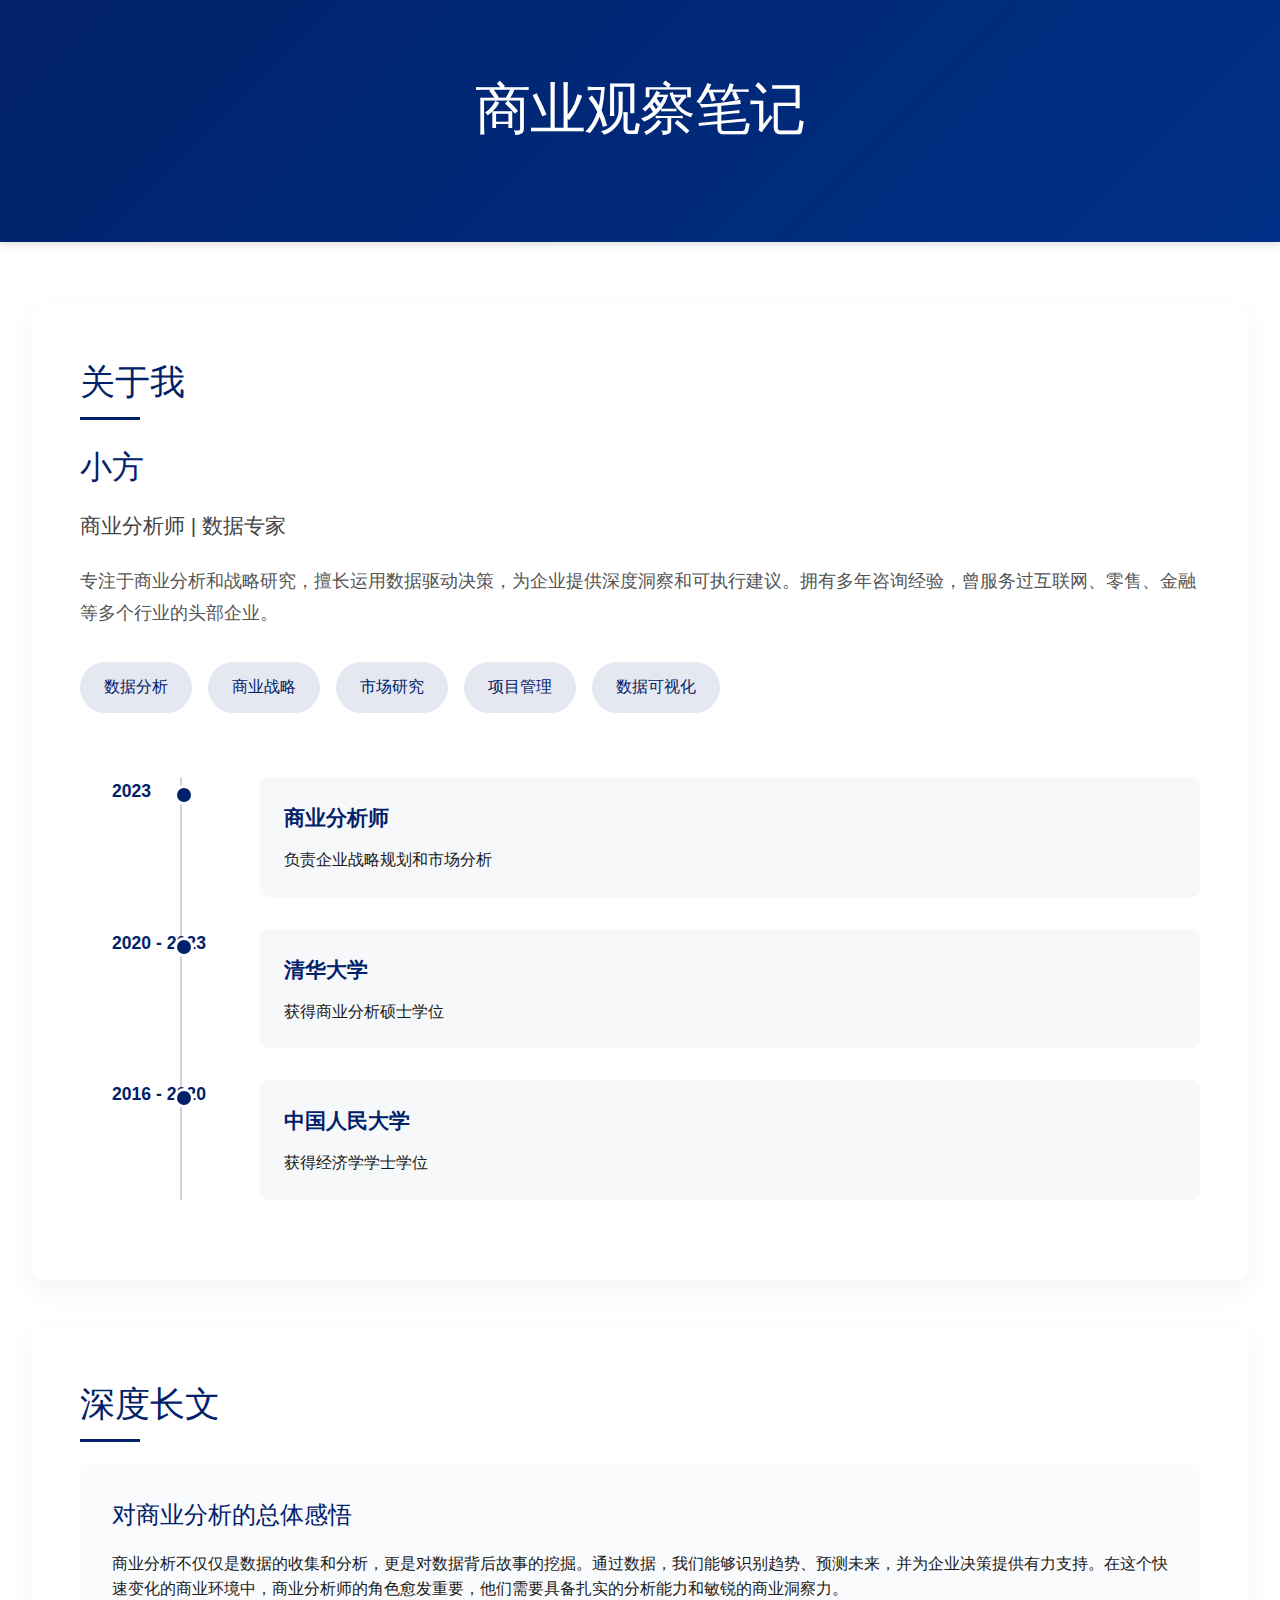
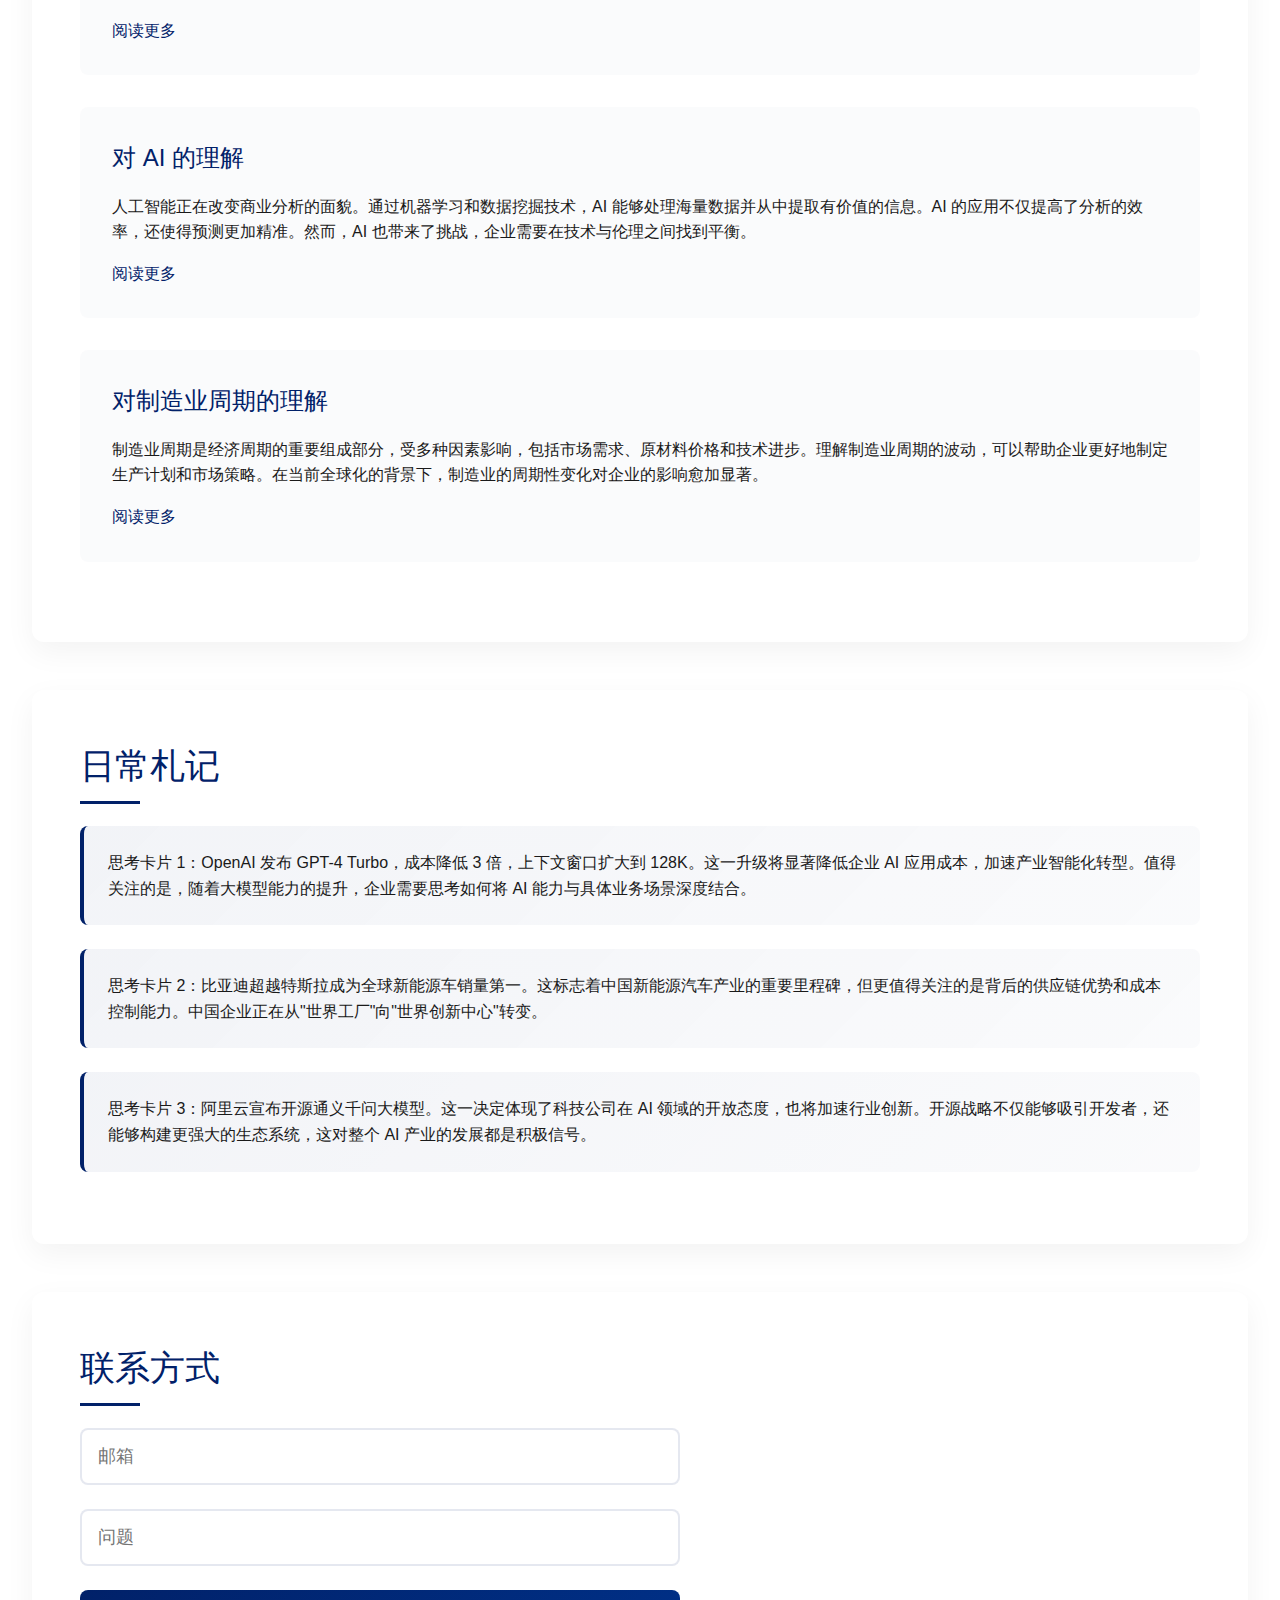
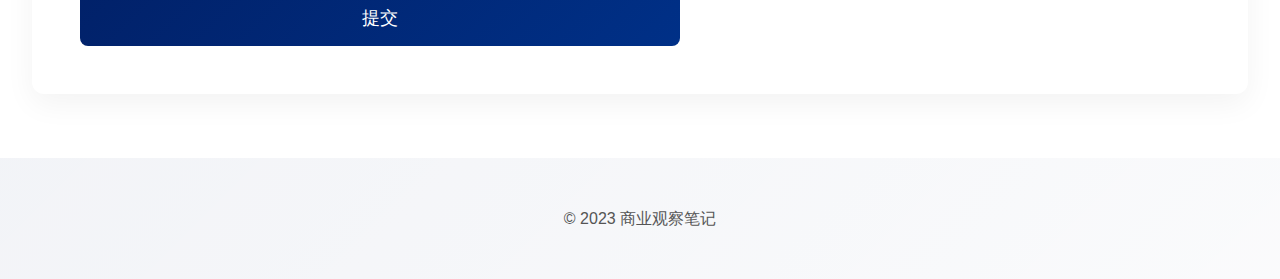
==== index.html @ 628d8c6c "Add files via upload" ====
<!DOCTYPE html>
<html lang="zh">
<head>
    <meta charset="UTF-8">
    <meta name="viewport" content="width=device-width, initial-scale=1.0">
    <title>商业观察笔记</title>
    <link rel="stylesheet" href="styles.css">
</head>
<body>
    <header>
        <h1>商业观察笔记</h1>
    </header>
    <main>
        <section id="about">
            <h2>关于我</h2>
            <div class="profile">
                <div class="profile-content">
                    <h3>小方</h3>
                    <p class="title">商业分析师 | 数据专家</p>
                    <p class="description">专注于商业分析和战略研究，擅长运用数据驱动决策，为企业提供深度洞察和可执行建议。拥有多年咨询经验，曾服务过互联网、零售、金融等多个行业的头部企业。</p>
                    <div class="skills">
                        <span class="skill-tag">数据分析</span>
                        <span class="skill-tag">商业战略</span>
                        <span class="skill-tag">市场研究</span>
                        <span class="skill-tag">项目管理</span>
                        <span class="skill-tag">数据可视化</span>
                    </div>
                </div>
            </div>
            <div class="timeline">
                <div class="timeline-item">
                    <div class="timeline-date">2023</div>
                    <div class="timeline-content">
                        <h4>商业分析师</h4>
                        <p>负责企业战略规划和市场分析</p>
                    </div>
                </div>
                <div class="timeline-item">
                    <div class="timeline-date">2020 - 2023</div>
                    <div class="timeline-content">
                        <h4>清华大学</h4>
                        <p>获得商业分析硕士学位</p>
                    </div>
                </div>
                <div class="timeline-item">
                    <div class="timeline-date">2016 - 2020</div>
                    <div class="timeline-content">
                        <h4>中国人民大学</h4>
                        <p>获得经济学学士学位</p>
                    </div>
                </div>
            </div>
        </section>
        <section id="articles">
            <h2>深度长文</h2>
            <div class="article-list">
                <article>
                    <h3>对商业分析的总体感悟</h3>
                    <p>商业分析不仅仅是数据的收集和分析，更是对数据背后故事的挖掘。通过数据，我们能够识别趋势、预测未来，并为企业决策提供有力支持。在这个快速变化的商业环境中，商业分析师的角色愈发重要，他们需要具备扎实的分析能力和敏锐的商业洞察力。</p>
                    <a href="articles/business-analysis.html" class="read-more">阅读更多</a>
                </article>
                <article>
                    <h3>对 AI 的理解</h3>
                    <p>人工智能正在改变商业分析的面貌。通过机器学习和数据挖掘技术，AI 能够处理海量数据并从中提取有价值的信息。AI 的应用不仅提高了分析的效率，还使得预测更加精准。然而，AI 也带来了挑战，企业需要在技术与伦理之间找到平衡。</p>
                    <a href="articles/ai-insights.html" class="read-more">阅读更多</a>
                </article>
                <article>
                    <h3>对制造业周期的理解</h3>
                    <p>制造业周期是经济周期的重要组成部分，受多种因素影响，包括市场需求、原材料价格和技术进步。理解制造业周期的波动，可以帮助企业更好地制定生产计划和市场策略。在当前全球化的背景下，制造业的周期性变化对企业的影响愈加显著。</p>
                    <a href="articles/manufacturing-cycle.html" class="read-more">阅读更多</a>
                </article>
            </div>
        </section>
        <section id="notes">
            <h2>日常札记</h2>
            <div class="note-list">
                <div class="note">
                    <p>思考卡片 1：OpenAI 发布 GPT-4 Turbo，成本降低 3 倍，上下文窗口扩大到 128K。这一升级将显著降低企业 AI 应用成本，加速产业智能化转型。值得关注的是，随着大模型能力的提升，企业需要思考如何将 AI 能力与具体业务场景深度结合。</p>
                </div>
                <div class="note">
                    <p>思考卡片 2：比亚迪超越特斯拉成为全球新能源车销量第一。这标志着中国新能源汽车产业的重要里程碑，但更值得关注的是背后的供应链优势和成本控制能力。中国企业正在从"世界工厂"向"世界创新中心"转变。</p>
                </div>
                <div class="note">
                    <p>思考卡片 3：阿里云宣布开源通义千问大模型。这一决定体现了科技公司在 AI 领域的开放态度，也将加速行业创新。开源战略不仅能够吸引开发者，还能够构建更强大的生态系统，这对整个 AI 产业的发展都是积极信号。</p>
                </div>
            </div>
        </section>
        <section id="contact">
            <h2>联系方式</h2>
            <form id="contactForm">
                <input type="email" placeholder="邮箱" required>
                <input type="text" placeholder="问题" required>
                <button type="submit">提交</button>
            </form>
        </section>
    </main>
    <footer>
        <p>&copy; 2023 商业观察笔记</p>
    </footer>
    <script src="script.js"></script>
</body>
</html>
---- styles.css ----
/* 全局样式 */
* {
    margin: 0;
    padding: 0;
    box-sizing: border-box;
}

body {
    font-family: 'Helvetica Neue', Arial, sans-serif;
    line-height: 1.6;
    color: #1a1a1a;
    background-color: #ffffff;
}

/* 头部样式 */
header {
    background: linear-gradient(135deg, #012169 0%, #003087 100%);
    padding: 4rem 2rem;
    text-align: center;
    box-shadow: 0 4px 6px rgba(0,0,0,0.1);
}

header h1 {
    color: #ffffff;
    margin-bottom: 1.5rem;
    font-size: 3.5rem;
    font-weight: 300;
    letter-spacing: -1px;
}

.counter {
    color: rgba(255,255,255,0.9);
    font-size: 1.4rem;
    font-weight: 300;
}

/* 主要内容区域 */
main {
    max-width: 1400px;
    margin: 4rem auto;
    padding: 0 2rem;
}

section {
    background-color: #ffffff;
    border-radius: 12px;
    padding: 3rem;
    margin-bottom: 3rem;
    box-shadow: 0 10px 30px rgba(0,0,0,0.05);
    transition: transform 0.3s ease;
}

section:hover {
    transform: translateY(-5px);
}

section h2 {
    color: #012169;
    margin-bottom: 2rem;
    font-size: 2.2rem;
    font-weight: 400;
    border-bottom: none;
    position: relative;
}

section h2::after {
    content: '';
    position: absolute;
    bottom: -10px;
    left: 0;
    width: 60px;
    height: 3px;
    background: #012169;
}

/* 个人资料样式 */
.profile {
    display: grid;
    grid-template-columns: 1fr;
    gap: 3rem;
    margin-bottom: 3rem;
}

.profile-content h3 {
    color: #012169;
    margin-bottom: 1rem;
    font-size: 2rem;
    font-weight: 400;
}

.profile .title {
    color: #444;
    font-size: 1.3rem;
    margin-bottom: 1.5rem;
    font-weight: 300;
}

.profile .description {
    color: #555;
    margin-bottom: 2rem;
    font-size: 1.1rem;
    line-height: 1.8;
}

.skills {
    display: flex;
    flex-wrap: wrap;
    gap: 1rem;
    margin-top: 2rem;
}

.skill-tag {
    background-color: rgba(1, 33, 105, 0.1);
    color: #012169;
    padding: 0.8rem 1.5rem;
    border-radius: 30px;
    font-size: 1rem;
    transition: all 0.3s ease;
}

.skill-tag:hover {
    background-color: #012169;
    color: white;
    transform: translateY(-2px);
}

/* 时间线样式 */
.timeline {
    margin-top: 4rem;
    position: relative;
}

.timeline::before {
    content: '';
    position: absolute;
    left: 100px;
    top: 0;
    height: 100%;
    width: 2px;
    background: rgba(1, 33, 105, 0.2);
}

.timeline-item {
    display: grid;
    grid-template-columns: 100px 1fr;
    gap: 3rem;
    margin-bottom: 2rem;
    position: relative;
    padding-left: 2rem;
}

.timeline-item::before {
    content: '';
    position: absolute;
    left: 94px;
    top: 8px;
    width: 14px;
    height: 14px;
    border-radius: 50%;
    background: #012169;
    border: 3px solid white;
}

.timeline-date {
    color: #012169;
    font-weight: 600;
    font-size: 1.1rem;
}

.timeline-content {
    background: rgba(1, 33, 105, 0.03);
    padding: 1.5rem;
    border-radius: 8px;
}

.timeline-content h4 {
    color: #012169;
    margin-bottom: 0.8rem;
    font-size: 1.3rem;
}

/* 文章列表样式 */
.article-list article {
    padding: 2rem;
    margin-bottom: 2rem;
    border-radius: 8px;
    background: rgba(1, 33, 105, 0.02);
    transition: all 0.3s ease;
}

.article-list article:hover {
    background: rgba(1, 33, 105, 0.05);
    transform: translateX(10px);
}

.article-list h3 {
    color: #012169;
    margin-bottom: 1rem;
    font-size: 1.5rem;
    font-weight: 500;
}

/* 笔记列表样式 */
.note-list .note {
    background: linear-gradient(135deg, rgba(1, 33, 105, 0.05) 0%, rgba(1, 33, 105, 0.02) 100%);
    padding: 1.5rem;
    border-radius: 8px;
    margin-bottom: 1.5rem;
    border-left: 4px solid #012169;
    transition: all 0.3s ease;
}

.note-list .note:hover {
    transform: translateX(10px);
    background: linear-gradient(135deg, rgba(1, 33, 105, 0.08) 0%, rgba(1, 33, 105, 0.04) 100%);
}

/* 联系表单样式 */
#contactForm {
    display: flex;
    flex-direction: column;
    gap: 1.5rem;
    max-width: 600px;
}

#contactForm input {
    padding: 1rem;
    border: 2px solid rgba(1, 33, 105, 0.1);
    border-radius: 8px;
    font-size: 1.1rem;
    transition: all 0.3s ease;
}

#contactForm input:focus {
    border-color: #012169;
    outline: none;
    box-shadow: 0 0 0 3px rgba(1, 33, 105, 0.1);
}

#contactForm button {
    background: linear-gradient(135deg, #012169 0%, #003087 100%);
    color: white;
    padding: 1rem;
    border: none;
    border-radius: 8px;
    font-size: 1.1rem;
    cursor: pointer;
    transition: all 0.3s ease;
}

#contactForm button:hover {
    transform: translateY(-2px);
    box-shadow: 0 5px 15px rgba(1, 33, 105, 0.2);
}

/* 页脚样式 */
footer {
    text-align: center;
    padding: 3rem;
    color: #555;
    background: linear-gradient(135deg, rgba(1, 33, 105, 0.05) 0%, rgba(1, 33, 105, 0.02) 100%);
    margin-top: 4rem;
}

/* 响应式设计 */
@media (max-width: 768px) {
    header h1 {
        font-size: 2.5rem;
    }
    
    main {
        padding: 2rem 1rem;
    }
    
    section {
        padding: 2rem 1.5rem;
    }
    
    .timeline::before {
        left: 20px;
    }
    
    .timeline-item {
        grid-template-columns: 1fr;
        padding-left: 40px;
    }
    
    .timeline-item::before {
        left: 14px;
    }
    
    .timeline-date {
        margin-bottom: 0.5rem;
    }
}

/* 文章页面样式 */
.full-article {
    max-width: 800px;
    margin: 0 auto;
    padding: 2rem;
    background: #fff;
    border-radius: 12px;
    box-shadow: 0 10px 30px rgba(0,0,0,0.05);
}

.article-meta {
    margin: 1rem 0 2rem;
    color: #666;
    font-size: 0.9rem;
}

.article-meta span {
    margin-right: 2rem;
}

.article-content {
    font-size: 1.1rem;
    line-height: 1.8;
}

.article-content h3 {
    color: #012169;
    margin: 2rem 0 1rem;
    font-size: 1.8rem;
    font-weight: 500;
}

.article-content p {
    margin-bottom: 1.5rem;
}

.article-content ul,
.article-content ol {
    margin: 1rem 0 1.5rem 2rem;
}

.article-content li {
    margin-bottom: 0.5rem;
}

.read-more {
    display: inline-block;
    margin-top: 1rem;
    color: #012169;
    text-decoration: none;
    font-weight: 500;
    transition: all 0.3s ease;
}

.read-more:hover {
    color: #003087;
    transform: translateX(5px);
}
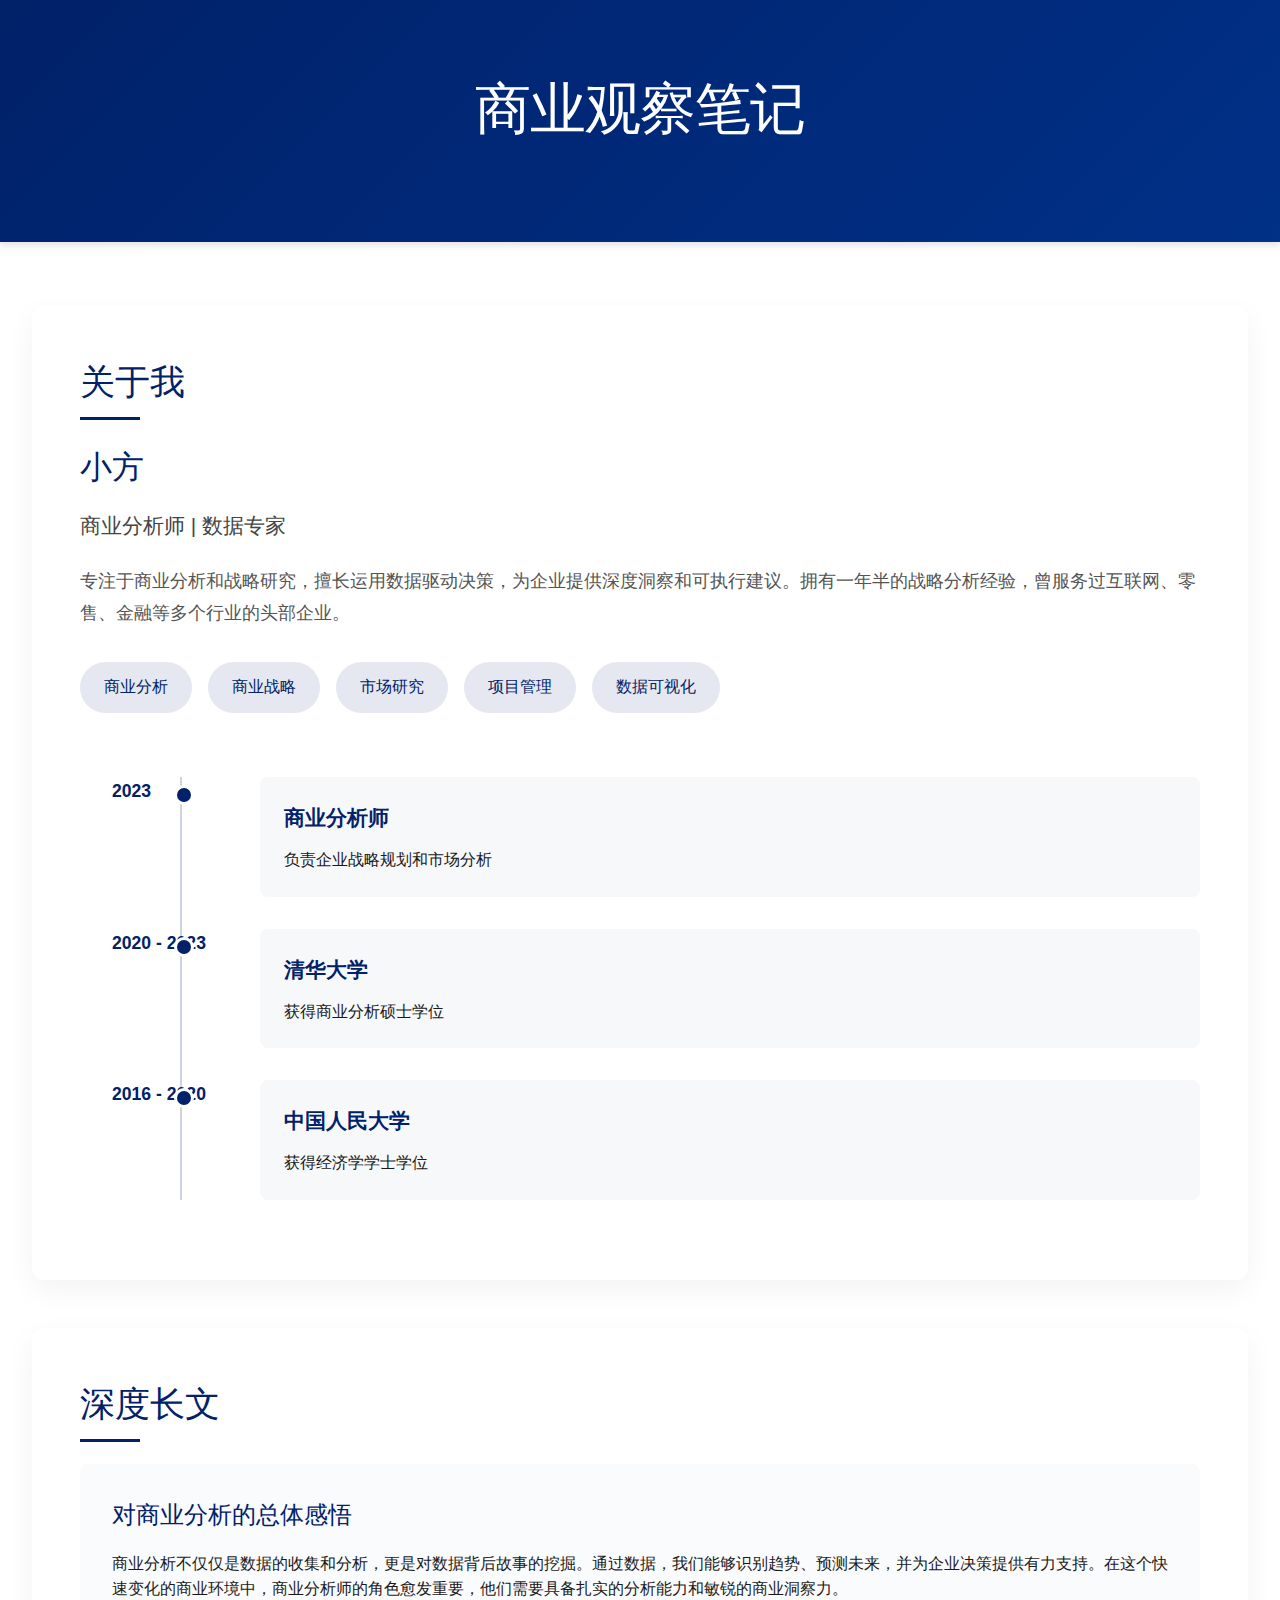
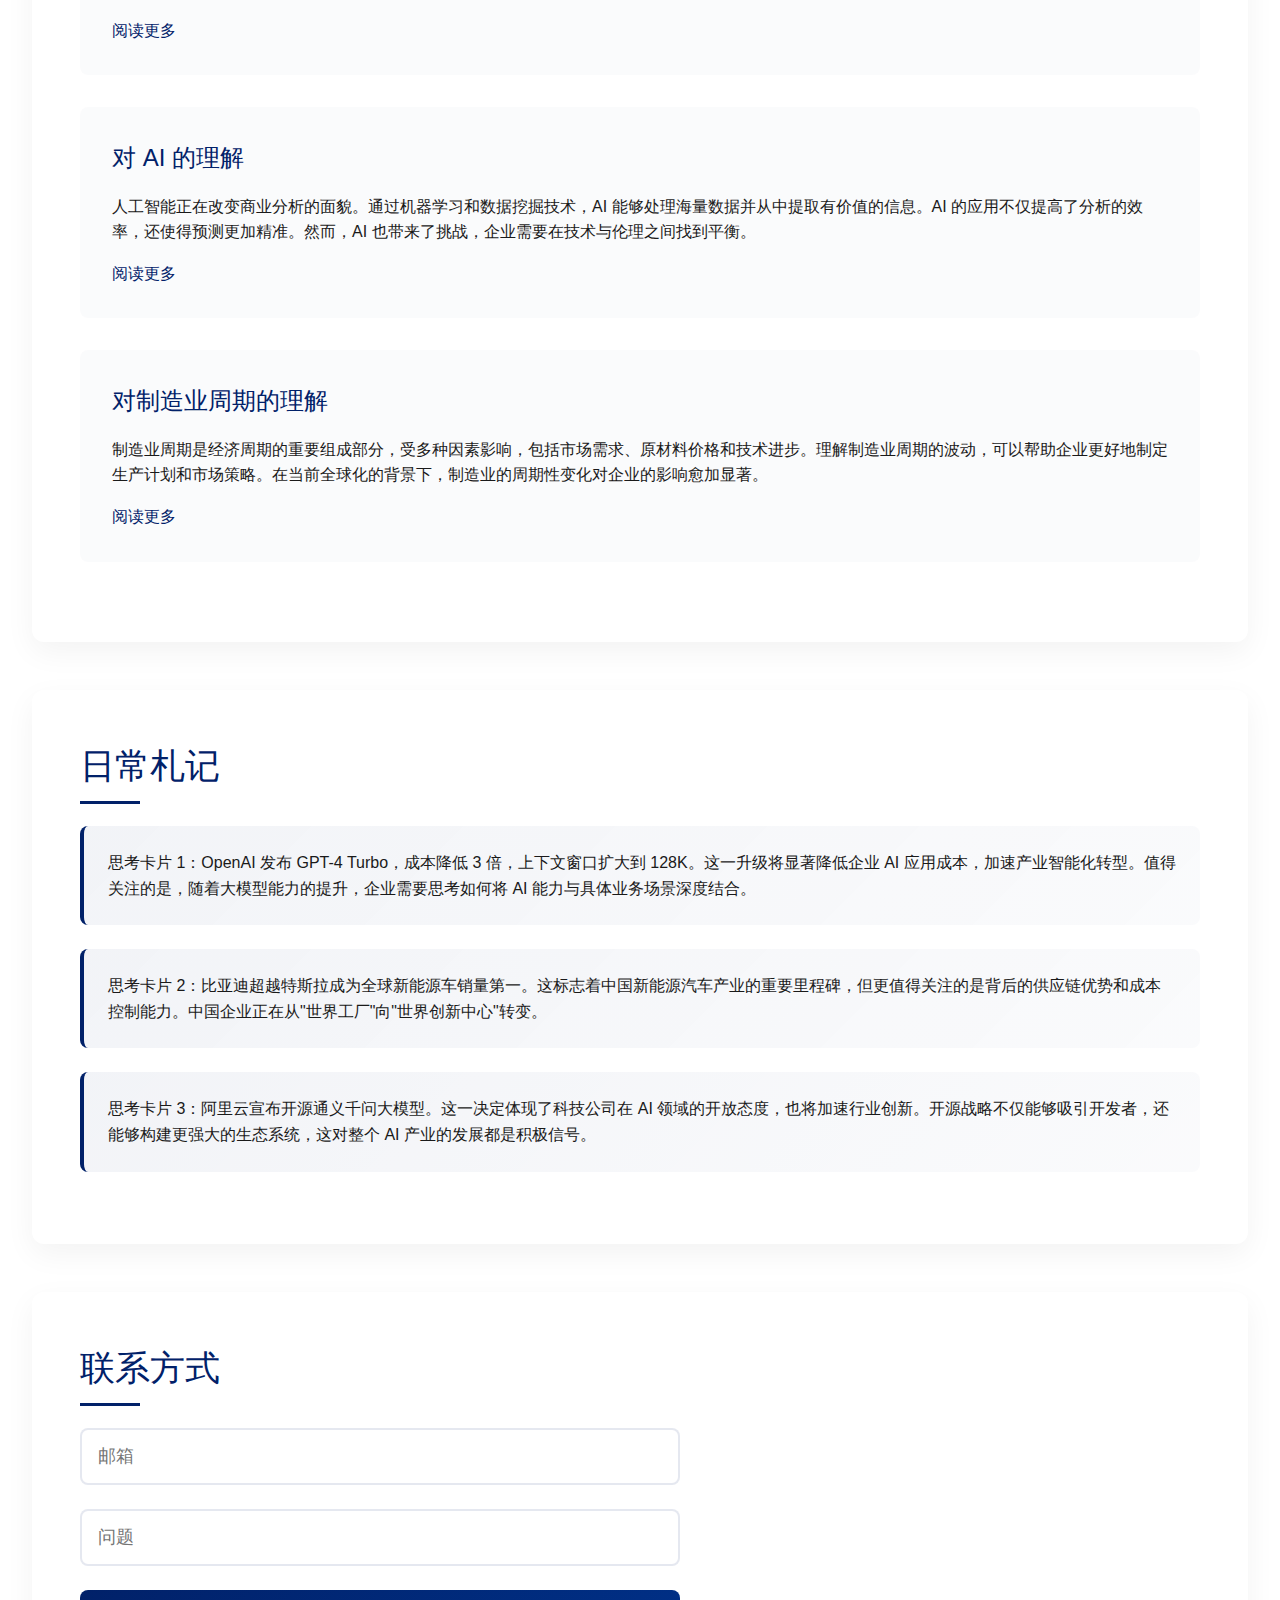
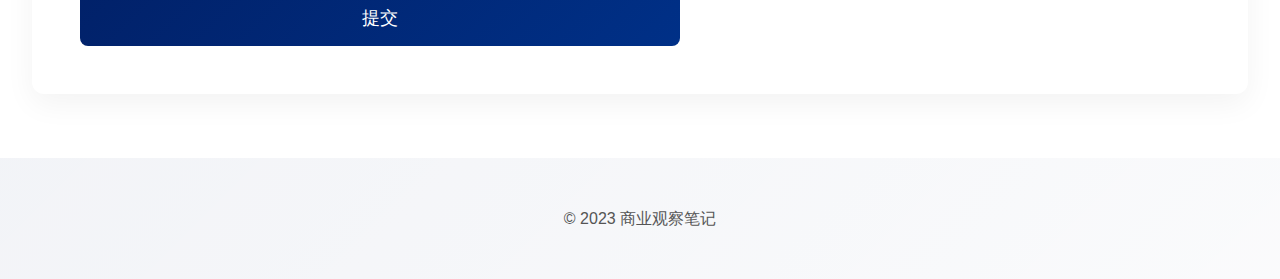
==== commit 5ecf835f: "Update index.html" ====
--- a/index.html
+++ b/index.html
@@ -17,9 +17,9 @@
                 <div class="profile-content">
                     <h3>小方</h3>
                     <p class="title">商业分析师 | 数据专家</p>
-                    <p class="description">专注于商业分析和战略研究，擅长运用数据驱动决策，为企业提供深度洞察和可执行建议。拥有多年咨询经验，曾服务过互联网、零售、金融等多个行业的头部企业。</p>
+                    <p class="description">专注于商业分析和战略研究，擅长运用数据驱动决策，为企业提供深度洞察和可执行建议。拥有一年半的战略分析经验，曾服务过互联网、零售、金融等多个行业的头部企业。</p>
                     <div class="skills">
-                        <span class="skill-tag">数据分析</span>
+                        <span class="skill-tag">商业分析</span>
                         <span class="skill-tag">商业战略</span>
                         <span class="skill-tag">市场研究</span>
                         <span class="skill-tag">项目管理</span>
@@ -99,4 +99,4 @@
     </footer>
     <script src="script.js"></script>
 </body>
-</html> +</html>
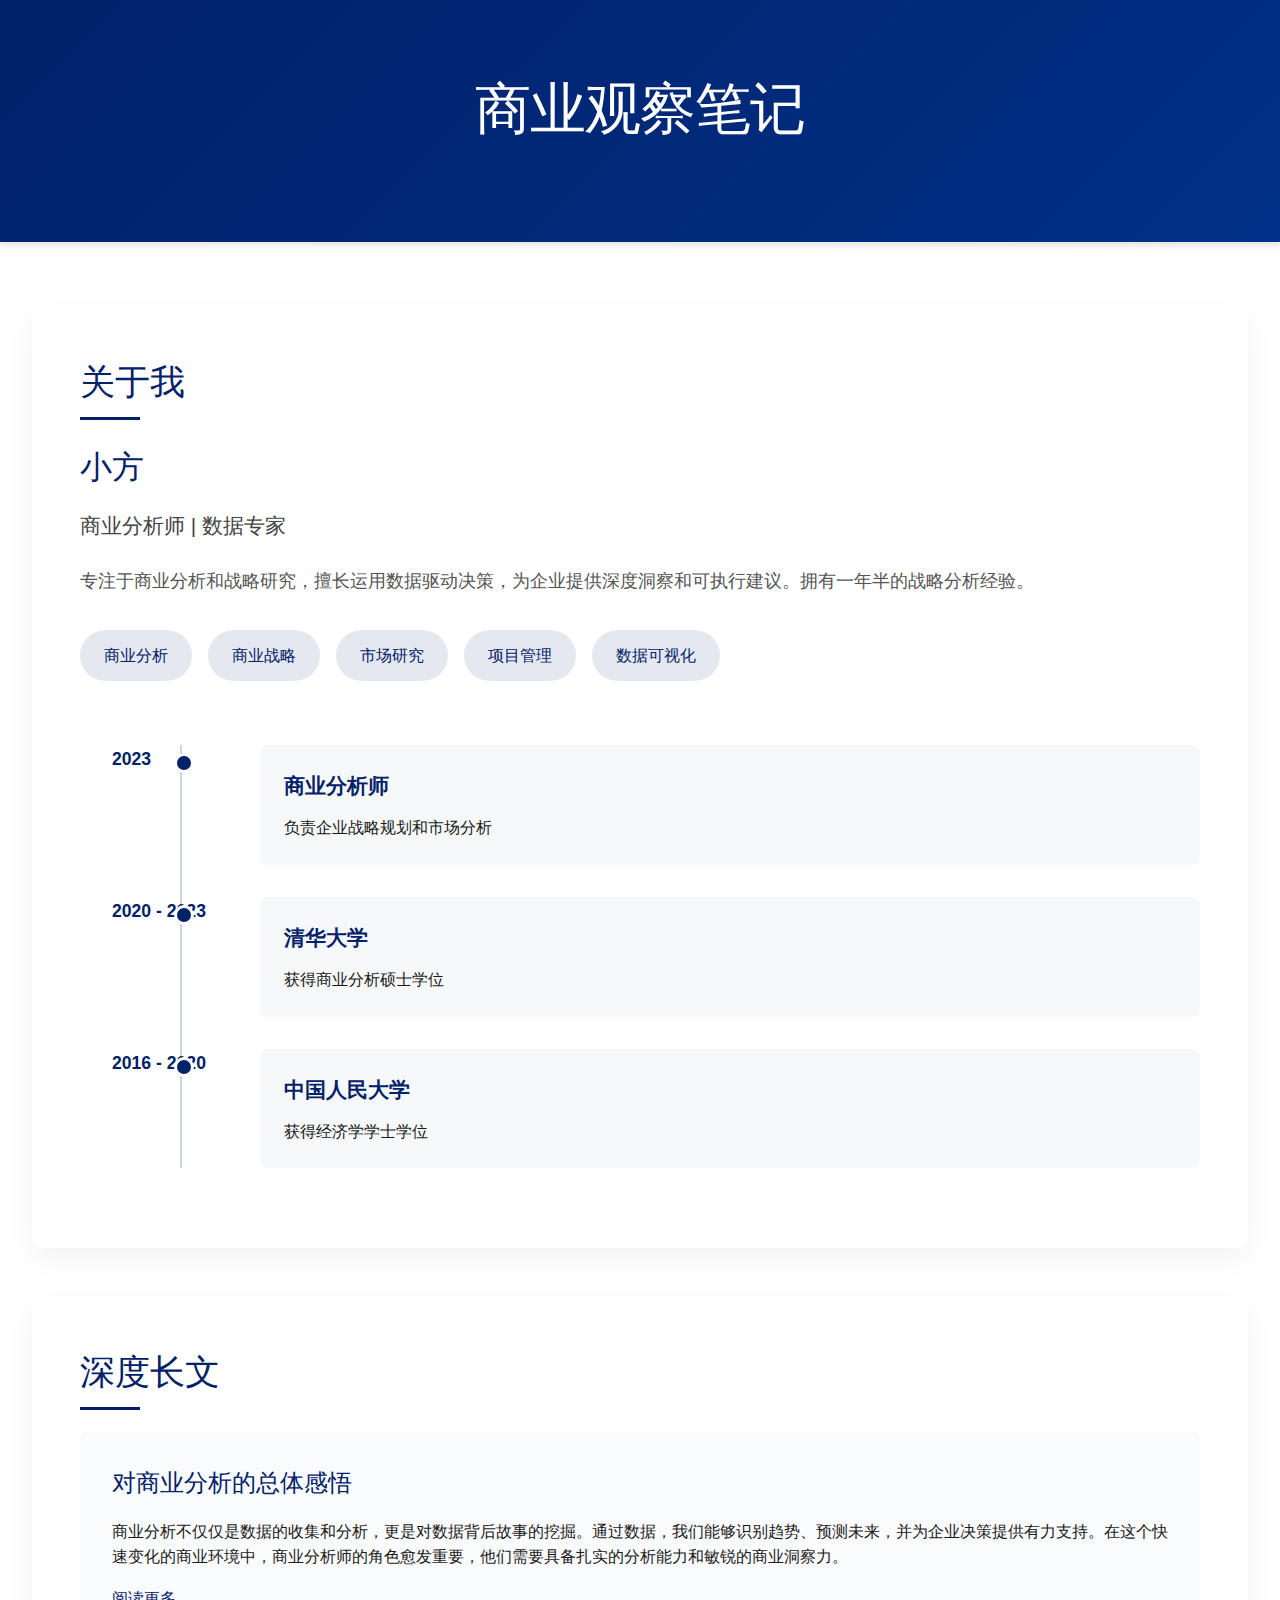
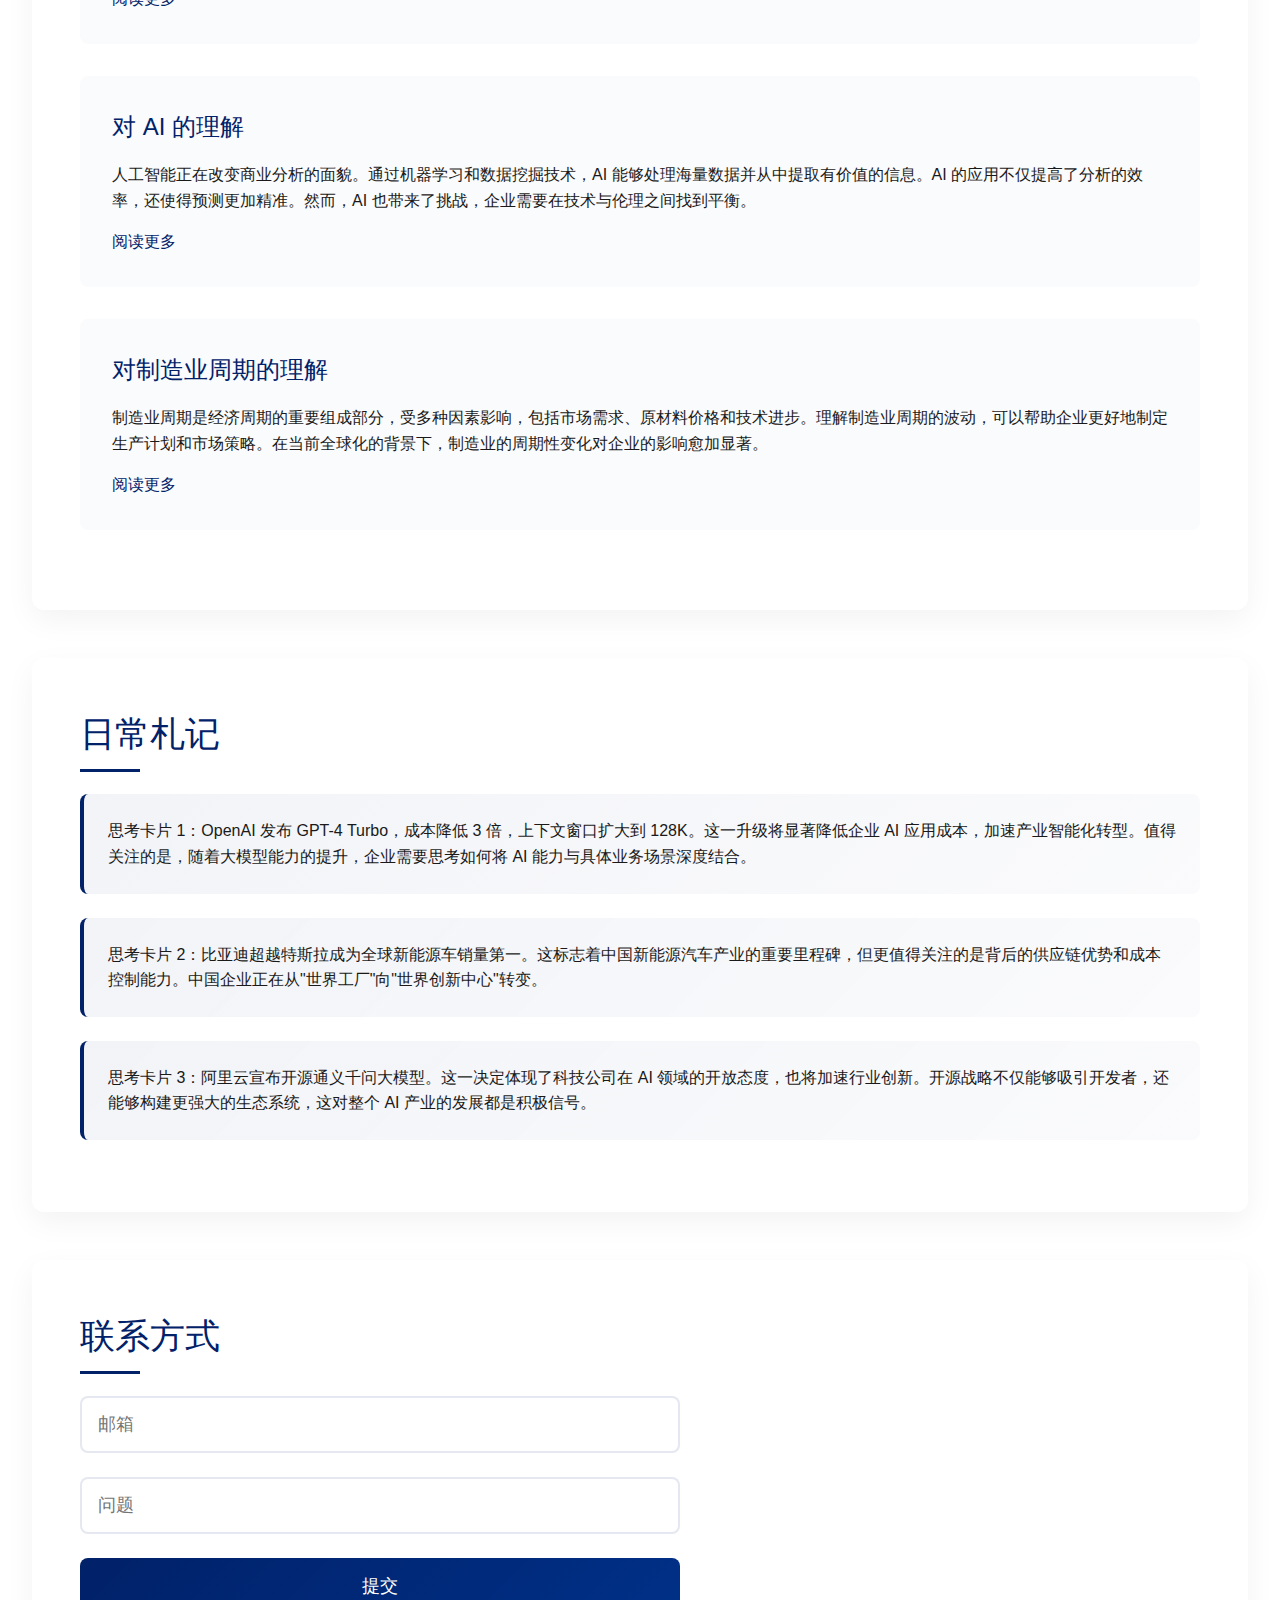
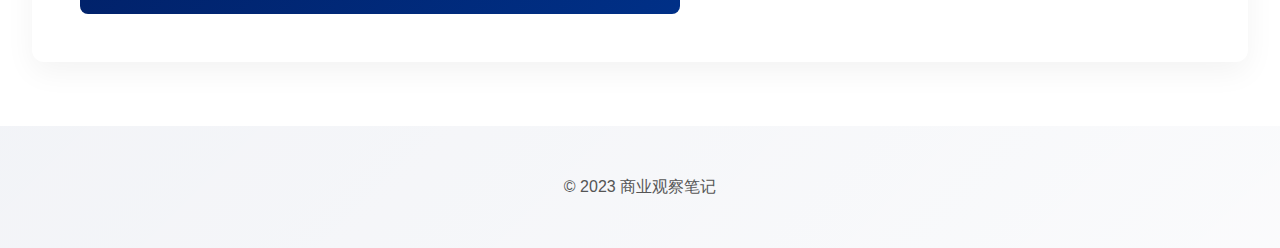
==== commit ab0267c3: "Update index.html" ====
--- a/index.html
+++ b/index.html
@@ -17,7 +17,7 @@
                 <div class="profile-content">
                     <h3>小方</h3>
                     <p class="title">商业分析师 | 数据专家</p>
-                    <p class="description">专注于商业分析和战略研究，擅长运用数据驱动决策，为企业提供深度洞察和可执行建议。拥有一年半的战略分析经验，曾服务过互联网、零售、金融等多个行业的头部企业。</p>
+                    <p class="description">专注于商业分析和战略研究，擅长运用数据驱动决策，为企业提供深度洞察和可执行建议。拥有一年半的战略分析经验。</p>
                     <div class="skills">
                         <span class="skill-tag">商业分析</span>
                         <span class="skill-tag">商业战略</span>
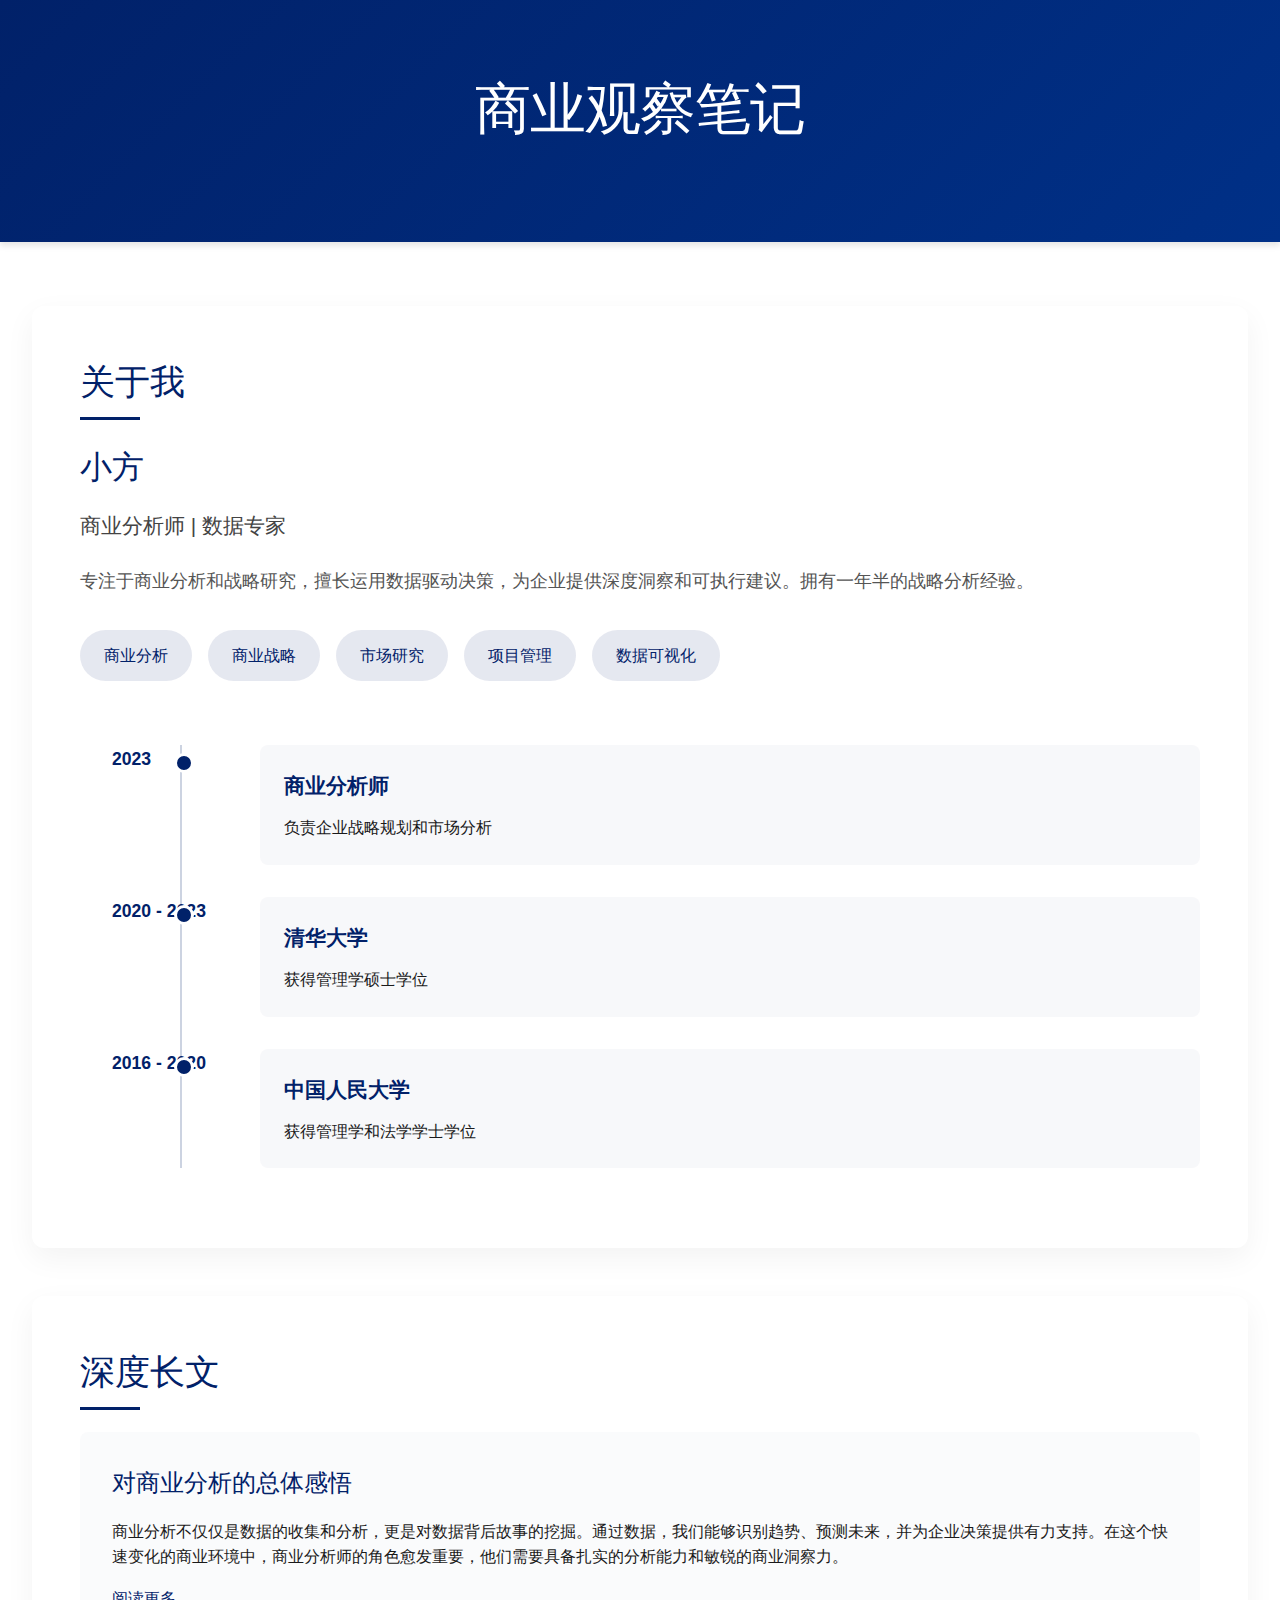
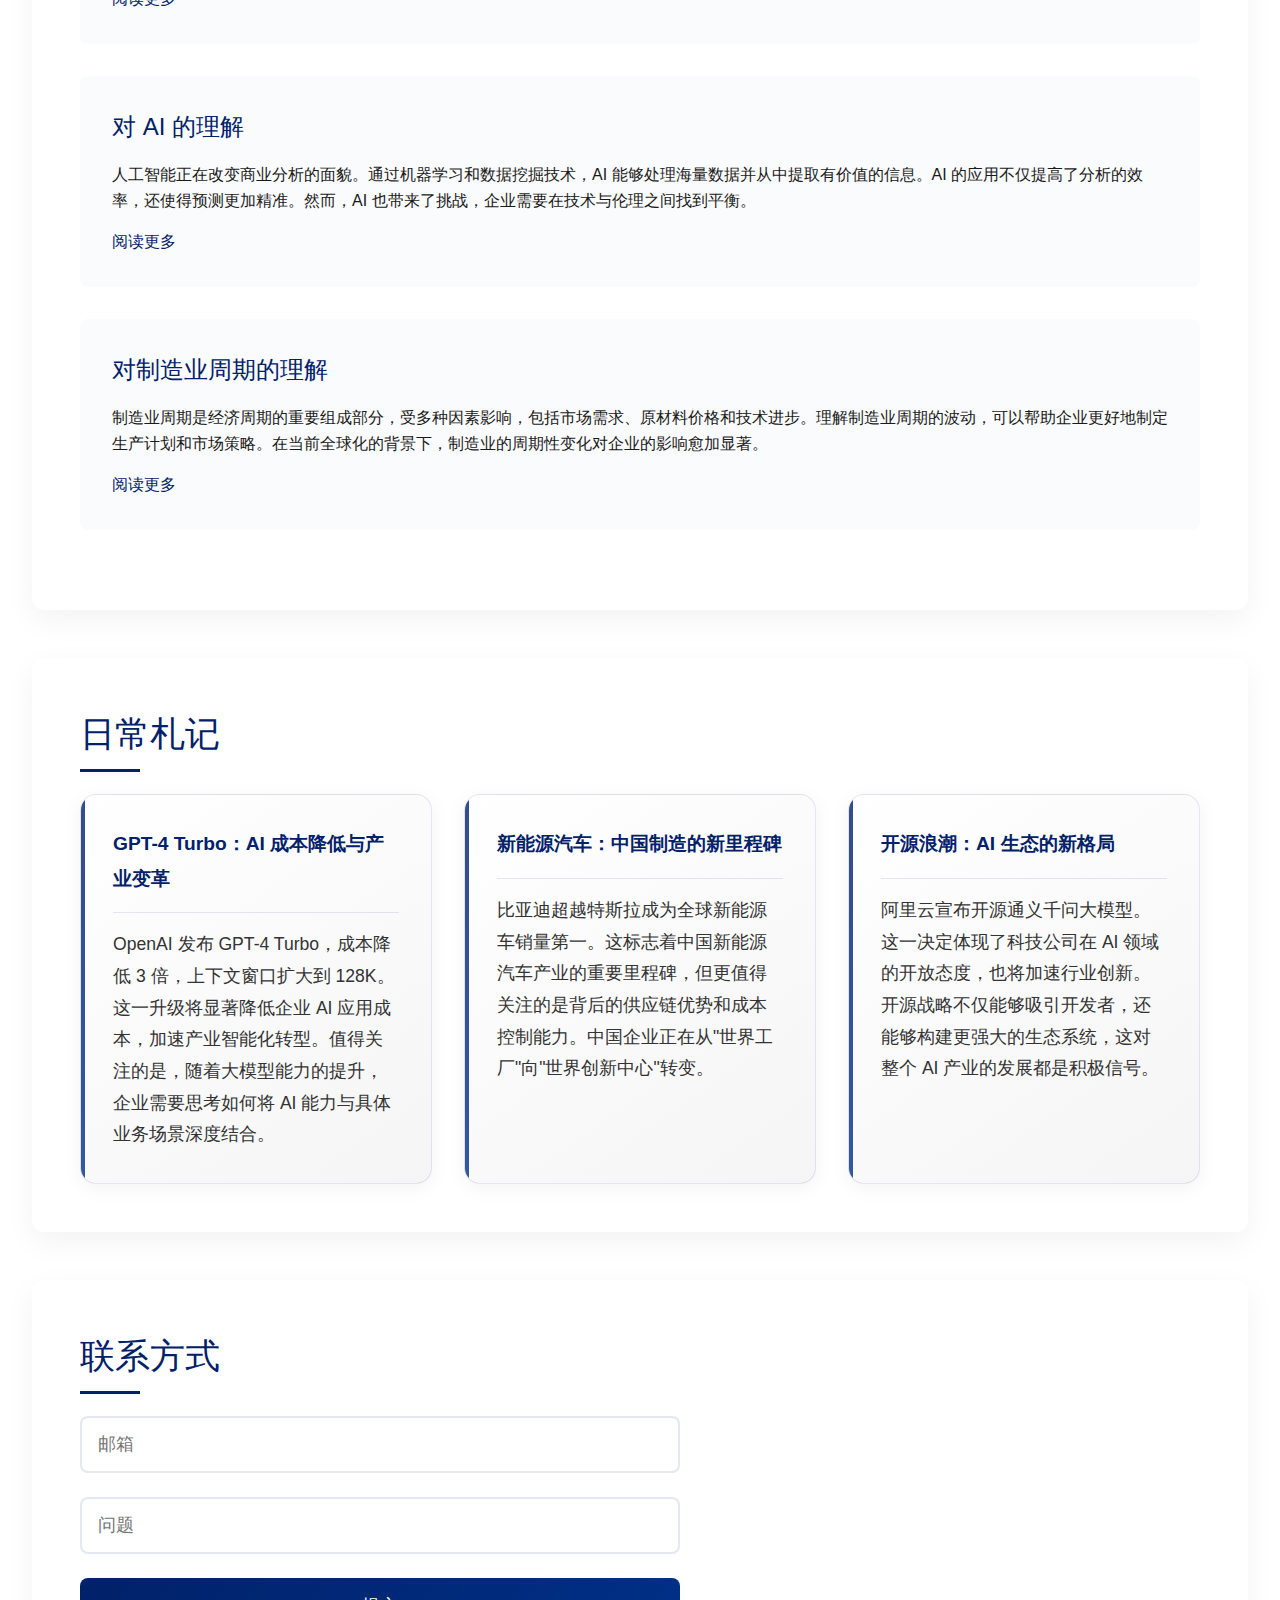
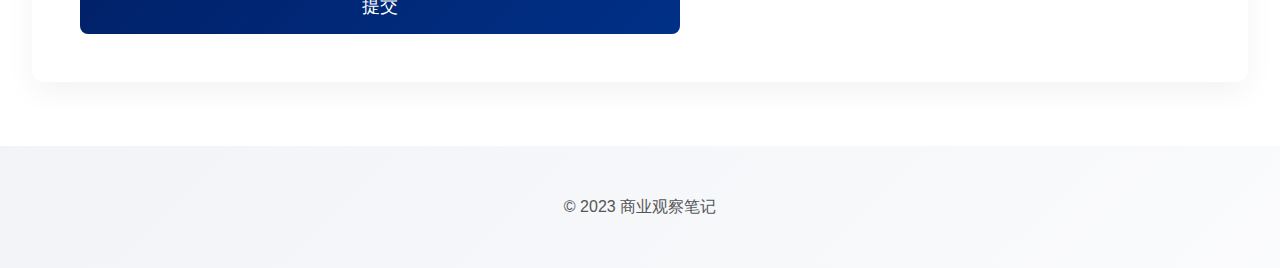
==== commit 1e9b7b69: "Update index.html" ====
--- a/index.html
+++ b/index.html
@@ -39,14 +39,14 @@
                     <div class="timeline-date">2020 - 2023</div>
                     <div class="timeline-content">
                         <h4>清华大学</h4>
-                        <p>获得商业分析硕士学位</p>
+                        <p>获得管理学硕士学位</p>
                     </div>
                 </div>
                 <div class="timeline-item">
                     <div class="timeline-date">2016 - 2020</div>
                     <div class="timeline-content">
                         <h4>中国人民大学</h4>
-                        <p>获得经济学学士学位</p>
+                        <p>获得管理学和法学学士学位</p>
                     </div>
                 </div>
             </div>
@@ -75,13 +75,16 @@
             <h2>日常札记</h2>
             <div class="note-list">
                 <div class="note">
-                    <p>思考卡片 1：OpenAI 发布 GPT-4 Turbo，成本降低 3 倍，上下文窗口扩大到 128K。这一升级将显著降低企业 AI 应用成本，加速产业智能化转型。值得关注的是，随着大模型能力的提升，企业需要思考如何将 AI 能力与具体业务场景深度结合。</p>
+                    <p>GPT-4 Turbo：AI 成本降低与产业变革</p>
+                    <p>OpenAI 发布 GPT-4 Turbo，成本降低 3 倍，上下文窗口扩大到 128K。这一升级将显著降低企业 AI 应用成本，加速产业智能化转型。值得关注的是，随着大模型能力的提升，企业需要思考如何将 AI 能力与具体业务场景深度结合。</p>
                 </div>
                 <div class="note">
-                    <p>思考卡片 2：比亚迪超越特斯拉成为全球新能源车销量第一。这标志着中国新能源汽车产业的重要里程碑，但更值得关注的是背后的供应链优势和成本控制能力。中国企业正在从"世界工厂"向"世界创新中心"转变。</p>
+                    <p>新能源汽车：中国制造的新里程碑</p>
+                    <p>比亚迪超越特斯拉成为全球新能源车销量第一。这标志着中国新能源汽车产业的重要里程碑，但更值得关注的是背后的供应链优势和成本控制能力。中国企业正在从"世界工厂"向"世界创新中心"转变。</p>
                 </div>
                 <div class="note">
-                    <p>思考卡片 3：阿里云宣布开源通义千问大模型。这一决定体现了科技公司在 AI 领域的开放态度，也将加速行业创新。开源战略不仅能够吸引开发者，还能够构建更强大的生态系统，这对整个 AI 产业的发展都是积极信号。</p>
+                    <p>开源浪潮：AI 生态的新格局</p>
+                    <p>阿里云宣布开源通义千问大模型。这一决定体现了科技公司在 AI 领域的开放态度，也将加速行业创新。开源战略不仅能够吸引开发者，还能够构建更强大的生态系统，这对整个 AI 产业的发展都是积极信号。</p>
                 </div>
             </div>
         </section>
--- a/styles.css
+++ b/styles.css
@@ -201,18 +201,54 @@
 }
 
 /* 笔记列表样式 */
-.note-list .note {
-    background: linear-gradient(135deg, rgba(1, 33, 105, 0.05) 0%, rgba(1, 33, 105, 0.02) 100%);
-    padding: 1.5rem;
-    border-radius: 8px;
-    margin-bottom: 1.5rem;
-    border-left: 4px solid #012169;
-    transition: all 0.3s ease;
-}
-
-.note-list .note:hover {
-    transform: translateX(10px);
-    background: linear-gradient(135deg, rgba(1, 33, 105, 0.08) 0%, rgba(1, 33, 105, 0.04) 100%);
+.note-list {
+    display: grid;
+    grid-template-columns: repeat(auto-fit, minmax(300px, 1fr));
+    gap: 2rem;
+    margin-top: 2rem;
+}
+
+.note {
+    background: linear-gradient(145deg, #ffffff, #f5f5f5);
+    border: 1px solid rgba(1, 33, 105, 0.1);
+    border-radius: 16px;
+    padding: 2rem;
+    position: relative;
+    overflow: hidden;
+    box-shadow: 0 4px 20px rgba(0, 0, 0, 0.05);
+    transition: all 0.3s ease;
+}
+
+.note::before {
+    content: '';
+    position: absolute;
+    top: 0;
+    left: 0;
+    width: 4px;
+    height: 100%;
+    background: linear-gradient(to bottom, #012169, #003087);
+    opacity: 0.8;
+}
+
+.note:hover {
+    transform: translateY(-5px);
+    box-shadow: 0 8px 30px rgba(0, 0, 0, 0.1);
+}
+
+.note p {
+    margin: 0;
+    font-size: 1.1rem;
+    line-height: 1.8;
+    color: #333;
+}
+
+.note p:first-child {
+    font-size: 1.2rem;
+    font-weight: 600;
+    color: #012169;
+    margin-bottom: 1rem;
+    padding-bottom: 1rem;
+    border-bottom: 1px solid rgba(1, 33, 105, 0.1);
 }
 
 /* 联系表单样式 */
@@ -351,4 +387,4 @@
 .read-more:hover {
     color: #003087;
     transform: translateX(5px);
-} +}
